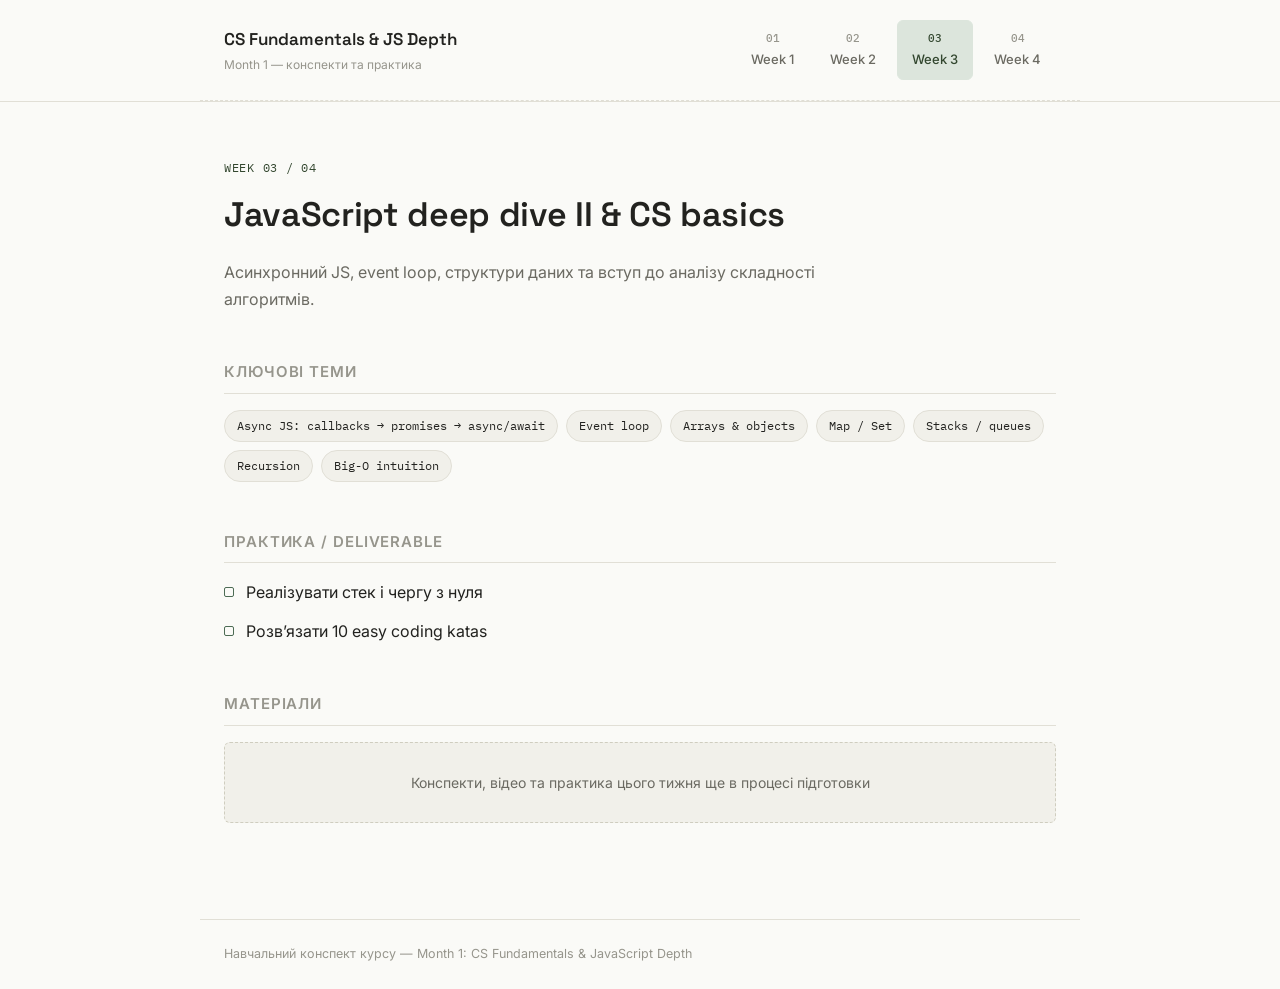
==== week3.html @ bb0253f3 "add: task Week-1" ====
<!DOCTYPE html>
<html lang="uk">
<head>
<meta charset="UTF-8">
<meta name="viewport" content="width=device-width, initial-scale=1.0">
<title>Week 3 — JavaScript deep dive II & CS basics</title>
<link rel="stylesheet" href="style.css">
</head>
<body>

<header class="site-header">
  <div class="header-inner">
    <a href="index.html" class="brand">CS Fundamentals &amp; JS Depth
      <span class="brand-sub">Month 1 — конспекти та практика</span>
    </a>
    <nav class="week-nav">
      <a href="week1.html"><span class="num">01</span>Week 1</a>
      <a href="week2.html"><span class="num">02</span>Week 2</a>
      <a href="week3.html" class="active"><span class="num">03</span>Week 3</a>
      <a href="week4.html"><span class="num">04</span>Week 4</a>
    </nav>
  </div>
  <div class="nav-path"></div>
</header>

<main>
  <div class="eyebrow">Week 03 / 04</div>
  <h1 class="page-title">JavaScript deep dive II &amp; CS basics</h1>
  <p class="page-lede">Асинхронний JS, event loop, структури даних та вступ до аналізу складності алгоритмів.</p>

  <section class="block">
    <h2>Ключові теми</h2>
    <div class="topic-pills">
      <span class="topic-pill">Async JS: callbacks → promises → async/await</span>
      <span class="topic-pill">Event loop</span>
      <span class="topic-pill">Arrays &amp; objects</span>
      <span class="topic-pill">Map / Set</span>
      <span class="topic-pill">Stacks / queues</span>
      <span class="topic-pill">Recursion</span>
      <span class="topic-pill">Big-O intuition</span>
    </div>
  </section>

  <section class="block">
    <h2>Практика / Deliverable</h2>
    <ul class="deliverables">
      <li>Реалізувати стек і чергу з нуля</li>
      <li>Розвʼязати 10 easy coding katas</li>
    </ul>
  </section>

  <section class="block">
    <h2>Матеріали</h2>
    <div class="coming-soon">Конспекти, відео та практика цього тижня ще в процесі підготовки</div>
  </section>

</main>

<footer>
  Навчальний конспект курсу — Month 1: CS Fundamentals &amp; JavaScript Depth
</footer>

</body>
</html>
---- style.css ----
@import url('https://fonts.googleapis.com/css2?family=Space+Grotesk:wght@500;600;700&family=Inter:wght@400;500;600&family=IBM+Plex+Mono:wght@400;500&display=swap');

:root {
  --bg: #FAFAF7;
  --bg-card: #F1F0EA;
  --text: #22221F;
  --text-muted: #6B6A62;
  --text-faint: #96958C;
  --accent: #4C6B54;
  --accent-soft: #DCE5DC;
  --accent-text: #33472F;
  --border: #E1DFD6;
  --border-strong: #CFCDBF;
  --radius: 6px;
  --max-width: 880px;
}

* { box-sizing: border-box; }

html { scroll-behavior: smooth; }

body {
  margin: 0;
  background: var(--bg);
  color: var(--text);
  font-family: 'Inter', sans-serif;
  font-size: 16px;
  line-height: 1.65;
  -webkit-font-smoothing: antialiased;
}

h1, h2, h3 {
  font-family: 'Space Grotesk', sans-serif;
  font-weight: 600;
  letter-spacing: -0.01em;
  margin: 0;
}

code, .mono {
  font-family: 'IBM Plex Mono', monospace;
}

a { color: inherit; }

/* ---------- Header / nav ---------- */

header.site-header {
  border-bottom: 1px solid var(--border);
  position: sticky;
  top: 0;
  background: rgba(250, 250, 247, 0.92);
  backdrop-filter: blur(6px);
  z-index: 10;
}

.header-inner {
  max-width: var(--max-width);
  margin: 0 auto;
  padding: 20px 24px;
  display: flex;
  align-items: center;
  justify-content: space-between;
  gap: 24px;
  flex-wrap: wrap;
}

.brand {
  font-family: 'Space Grotesk', sans-serif;
  font-weight: 600;
  font-size: 17px;
  text-decoration: none;
  color: var(--text);
}

.brand-sub {
  display: block;
  font-family: 'Inter', sans-serif;
  font-weight: 400;
  font-size: 12px;
  color: var(--text-faint);
  margin-top: 2px;
}

nav.week-nav {
  display: flex;
  gap: 6px;
}

nav.week-nav a {
  display: flex;
  flex-direction: column;
  align-items: center;
  gap: 2px;
  text-decoration: none;
  padding: 8px 14px;
  border-radius: var(--radius);
  color: var(--text-muted);
  font-size: 13px;
  font-weight: 500;
  border: 1px solid transparent;
  transition: border-color .15s ease, color .15s ease;
}

nav.week-nav a .num {
  font-family: 'IBM Plex Mono', monospace;
  font-size: 11px;
  color: var(--text-faint);
}

nav.week-nav a:hover {
  border-color: var(--border-strong);
  color: var(--text);
}

nav.week-nav a.active {
  color: var(--accent-text);
  background: var(--accent-soft);
  border-color: var(--accent-soft);
}

nav.week-nav a.active .num { color: var(--accent-text); }

/* signature: dashed path under nav, evokes a request's path */
.nav-path {
  max-width: var(--max-width);
  margin: 0 auto;
  height: 1px;
  border-bottom: 1px dashed var(--border-strong);
  opacity: 0.6;
}

/* ---------- Layout ---------- */

main {
  max-width: var(--max-width);
  margin: 0 auto;
  padding: 56px 24px 96px;
}

.eyebrow {
  font-family: 'IBM Plex Mono', monospace;
  font-size: 12px;
  color: var(--accent-text);
  text-transform: uppercase;
  letter-spacing: 0.06em;
  margin-bottom: 10px;
}

h1.page-title {
  font-size: 34px;
  margin-bottom: 8px;
}

.page-lede {
  color: var(--text-muted);
  font-size: 16px;
  max-width: 60ch;
  margin-bottom: 40px;
}

section.block {
  margin-top: 48px;
}

section.block h2 {
  font-size: 15px;
  color: var(--text-faint);
  text-transform: uppercase;
  letter-spacing: 0.06em;
  font-family: 'Inter', sans-serif;
  font-weight: 600;
  margin-bottom: 16px;
  padding-bottom: 8px;
  border-bottom: 1px solid var(--border);
}

/* ---------- Index page: week cards ---------- */

.week-grid {
  display: grid;
  grid-template-columns: 1fr 1fr;
  gap: 16px;
  margin-top: 8px;
}

.week-card {
  display: block;
  text-decoration: none;
  background: var(--bg-card);
  border: 1px solid var(--border);
  border-radius: var(--radius);
  padding: 22px 22px 20px;
  transition: border-color .15s ease, transform .15s ease;
}

.week-card:hover {
  border-color: var(--accent);
  transform: translateY(-2px);
}

.week-card .num {
  font-family: 'IBM Plex Mono', monospace;
  font-size: 12px;
  color: var(--accent-text);
  margin-bottom: 8px;
  display: block;
}

.week-card h3 {
  font-size: 18px;
  margin-bottom: 8px;
}

.week-card p {
  color: var(--text-muted);
  font-size: 13.5px;
  margin: 0;
  line-height: 1.55;
}

.status-pill {
  display: inline-block;
  font-family: 'IBM Plex Mono', monospace;
  font-size: 10.5px;
  padding: 2px 8px;
  border-radius: 20px;
  margin-top: 12px;
  background: var(--accent-soft);
  color: var(--accent-text);
}

.status-pill.pending {
  background: var(--border);
  color: var(--text-muted);
}

/* ---------- Topic pills ---------- */

.topic-pills {
  display: flex;
  flex-wrap: wrap;
  gap: 8px;
}

.topic-pill {
  font-family: 'IBM Plex Mono', monospace;
  font-size: 12px;
  padding: 5px 12px;
  border-radius: 20px;
  background: var(--bg-card);
  border: 1px solid var(--border);
  color: var(--text);
}

/* ---------- Deliverables list ---------- */

ul.deliverables {
  list-style: none;
  margin: 0;
  padding: 0;
}

ul.deliverables li {
  position: relative;
  padding-left: 22px;
  margin-bottom: 12px;
  color: var(--text);
}

ul.deliverables li::before {
  content: "";
  position: absolute;
  left: 0;
  top: 8px;
  width: 8px;
  height: 8px;
  border: 1.5px solid var(--accent);
  border-radius: 2px;
}

/* ---------- Material cards (PDF links) ---------- */

.material-grid {
  display: grid;
  grid-template-columns: 1fr 1fr 1fr;
  gap: 12px;
}

.material-card {
  display: flex;
  flex-direction: column;
  gap: 10px;
  text-decoration: none;
  background: var(--bg-card);
  border: 1px solid var(--border);
  border-radius: var(--radius);
  padding: 16px;
  transition: border-color .15s ease;
}

.material-card:hover { border-color: var(--accent); }

.material-card .icon {
  font-family: 'IBM Plex Mono', monospace;
  font-size: 11px;
  color: var(--accent-text);
  background: var(--accent-soft);
  width: fit-content;
  padding: 3px 8px;
  border-radius: 4px;
}

.material-card .name {
  font-size: 14px;
  font-weight: 500;
  color: var(--text);
}

.material-card .action {
  font-family: 'IBM Plex Mono', monospace;
  font-size: 12px;
  color: var(--text-faint);
}

/* ---------- Video embed ---------- */

.video-frame {
  position: relative;
  padding-bottom: 62.5%;
  height: 0;
  border-radius: var(--radius);
  overflow: hidden;
  border: 1px solid var(--border);
  background: var(--bg-card);
}

.video-frame iframe {
  position: absolute;
  top: 0; left: 0;
  width: 100%; height: 100%;
  border: 0;
}

.video-placeholder {
  display: flex;
  align-items: center;
  justify-content: center;
  height: 220px;
  color: var(--text-faint);
  font-family: 'IBM Plex Mono', monospace;
  font-size: 13px;
  background: var(--bg-card);
  border: 1px dashed var(--border-strong);
  border-radius: var(--radius);
}

/* ---------- Diagram (request lifecycle) ---------- */

.diagram-wrap {
  background: var(--bg-card);
  border: 1px solid var(--border);
  border-radius: var(--radius);
  padding: 24px;
}

.stage-box rect { stroke-width: 1; }
.stage-box { cursor: pointer; }
.stage-box:hover rect { stroke-width: 1.5; }
.stage-box.stage-active rect { stroke-width: 2.5; stroke: var(--accent); }
.stage-box:focus { outline: none; }
.stage-box:focus rect { stroke: var(--accent); stroke-width: 2; }
.stage-client rect { fill: #EDECE6; stroke: var(--border-strong); }
.stage-network rect { fill: #E3EBE4; stroke: #A9BFAC; }
.stage-server rect { fill: #EFE6DD; stroke: #C9AE93; }

.stage-box .title { font: 500 14px 'Inter', sans-serif; fill: var(--text); pointer-events: none; }
.stage-box .subtitle { font: 400 12px 'Inter', sans-serif; fill: var(--text-muted); pointer-events: none; }
.stage-connector { stroke: var(--border-strong); stroke-width: 1.5; fill: none; }

.stage-desc-panel {
  margin-top: 16px;
  padding: 14px 16px;
  background: var(--bg);
  border: 1px solid var(--border);
  border-left: 3px solid var(--accent);
  border-radius: 4px;
  font-size: 13.5px;
  color: var(--text);
  min-height: 20px;
}

.legend {
  display: flex;
  gap: 20px;
  margin-top: 16px;
  flex-wrap: wrap;
}

.legend-item {
  display: flex;
  align-items: center;
  gap: 6px;
  font-size: 12.5px;
  color: var(--text-muted);
}

.legend-swatch {
  width: 10px; height: 10px;
  border-radius: 2px;
}

/* ---------- Coming soon (weeks 2-4) ---------- */

.coming-soon {
  background: var(--bg-card);
  border: 1px dashed var(--border-strong);
  border-radius: var(--radius);
  padding: 28px;
  text-align: center;
  color: var(--text-muted);
  font-size: 14px;
}

/* ---------- Footer ---------- */

footer {
  max-width: var(--max-width);
  margin: 0 auto;
  padding: 24px;
  border-top: 1px solid var(--border);
  color: var(--text-faint);
  font-size: 12.5px;
}

/* ---------- Responsive ---------- */

@media (max-width: 640px) {
  .week-grid { grid-template-columns: 1fr; }
  .material-grid { grid-template-columns: 1fr; }
  nav.week-nav a .num { display: none; }
  h1.page-title { font-size: 26px; }
}

/* ---------- Accessibility ---------- */

a:focus-visible, button:focus-visible {
  outline: 2px solid var(--accent);
  outline-offset: 2px;
}

@media (prefers-reduced-motion: reduce) {
  html { scroll-behavior: auto; }
  * { transition: none !important; }
}
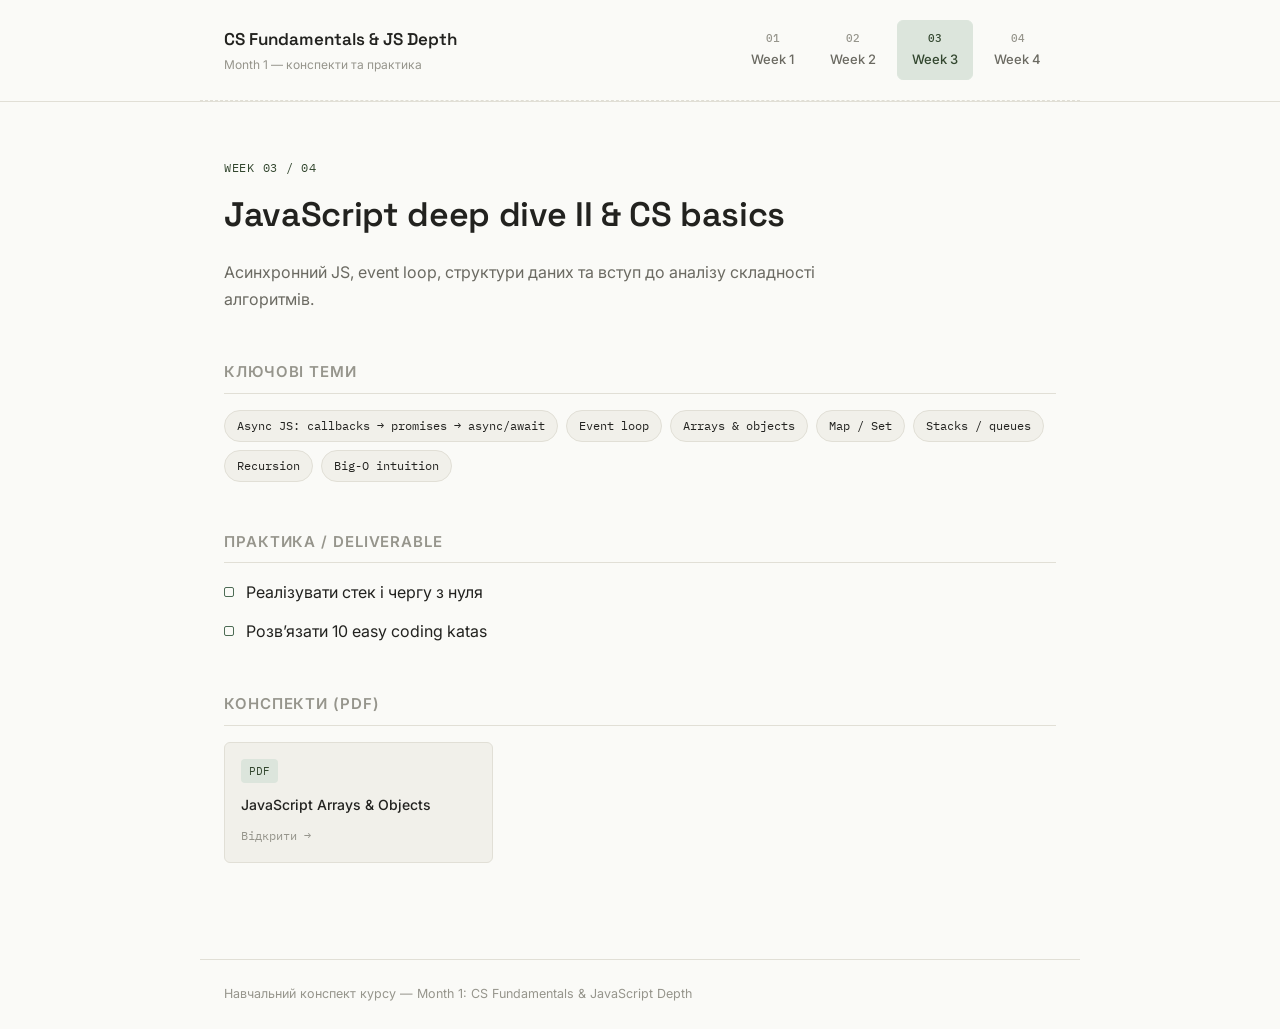
==== commit 0ada18e6: "add: new pdf" ====
--- a/week3.html
+++ b/week3.html
@@ -1,64 +1,79 @@
-<!DOCTYPE html>
+<!doctype html>
 <html lang="uk">
-<head>
-<meta charset="UTF-8">
-<meta name="viewport" content="width=device-width, initial-scale=1.0">
-<title>Week 3 — JavaScript deep dive II & CS basics</title>
-<link rel="stylesheet" href="style.css">
-</head>
-<body>
+  <head>
+    <meta charset="UTF-8" />
+    <meta name="viewport" content="width=device-width, initial-scale=1.0" />
+    <title>Week 3 — JavaScript deep dive II & CS basics</title>
+    <link rel="stylesheet" href="style.css" />
+  </head>
+  <body>
+    <header class="site-header">
+      <div class="header-inner">
+        <a href="index.html" class="brand"
+          >CS Fundamentals &amp; JS Depth
+          <span class="brand-sub">Month 1 — конспекти та практика</span>
+        </a>
+        <nav class="week-nav">
+          <a href="week1.html"><span class="num">01</span>Week 1</a>
+          <a href="week2.html"><span class="num">02</span>Week 2</a>
+          <a href="week3.html" class="active"
+            ><span class="num">03</span>Week 3</a
+          >
+          <a href="week4.html"><span class="num">04</span>Week 4</a>
+        </nav>
+      </div>
+      <div class="nav-path"></div>
+    </header>
 
-<header class="site-header">
-  <div class="header-inner">
-    <a href="index.html" class="brand">CS Fundamentals &amp; JS Depth
-      <span class="brand-sub">Month 1 — конспекти та практика</span>
-    </a>
-    <nav class="week-nav">
-      <a href="week1.html"><span class="num">01</span>Week 1</a>
-      <a href="week2.html"><span class="num">02</span>Week 2</a>
-      <a href="week3.html" class="active"><span class="num">03</span>Week 3</a>
-      <a href="week4.html"><span class="num">04</span>Week 4</a>
-    </nav>
-  </div>
-  <div class="nav-path"></div>
-</header>
+    <main>
+      <div class="eyebrow">Week 03 / 04</div>
+      <h1 class="page-title">JavaScript deep dive II &amp; CS basics</h1>
+      <p class="page-lede">
+        Асинхронний JS, event loop, структури даних та вступ до аналізу
+        складності алгоритмів.
+      </p>
 
-<main>
-  <div class="eyebrow">Week 03 / 04</div>
-  <h1 class="page-title">JavaScript deep dive II &amp; CS basics</h1>
-  <p class="page-lede">Асинхронний JS, event loop, структури даних та вступ до аналізу складності алгоритмів.</p>
+      <section class="block">
+        <h2>Ключові теми</h2>
+        <div class="topic-pills">
+          <span class="topic-pill"
+            >Async JS: callbacks → promises → async/await</span
+          >
+          <span class="topic-pill">Event loop</span>
+          <span class="topic-pill">Arrays &amp; objects</span>
+          <span class="topic-pill">Map / Set</span>
+          <span class="topic-pill">Stacks / queues</span>
+          <span class="topic-pill">Recursion</span>
+          <span class="topic-pill">Big-O intuition</span>
+        </div>
+      </section>
 
-  <section class="block">
-    <h2>Ключові теми</h2>
-    <div class="topic-pills">
-      <span class="topic-pill">Async JS: callbacks → promises → async/await</span>
-      <span class="topic-pill">Event loop</span>
-      <span class="topic-pill">Arrays &amp; objects</span>
-      <span class="topic-pill">Map / Set</span>
-      <span class="topic-pill">Stacks / queues</span>
-      <span class="topic-pill">Recursion</span>
-      <span class="topic-pill">Big-O intuition</span>
-    </div>
-  </section>
+      <section class="block">
+        <h2>Практика / Deliverable</h2>
+        <ul class="deliverables">
+          <li>Реалізувати стек і чергу з нуля</li>
+          <li>Розвʼязати 10 easy coding katas</li>
+        </ul>
+      </section>
+      <section class="block">
+        <h2>Конспекти (PDF)</h2>
+        <div class="material-grid">
+          <a
+            href="assets/pdf/javaScript-arrays-objects.pdf"
+            class="material-card"
+            target="_blank"
+          >
+            <span class="icon">PDF</span>
+            <span class="name">JavaScript Arrays & Objects</span>
+            <span class="action">Відкрити →</span>
+          </a>
+        </div>
+      </section>
+    </main>
 
-  <section class="block">
-    <h2>Практика / Deliverable</h2>
-    <ul class="deliverables">
-      <li>Реалізувати стек і чергу з нуля</li>
-      <li>Розвʼязати 10 easy coding katas</li>
-    </ul>
-  </section>
-
-  <section class="block">
-    <h2>Матеріали</h2>
-    <div class="coming-soon">Конспекти, відео та практика цього тижня ще в процесі підготовки</div>
-  </section>
-
-</main>
-
-<footer>
-  Навчальний конспект курсу — Month 1: CS Fundamentals &amp; JavaScript Depth
-</footer>
-
-</body>
+    <footer>
+      Навчальний конспект курсу — Month 1: CS Fundamentals &amp; JavaScript
+      Depth
+    </footer>
+  </body>
 </html>
